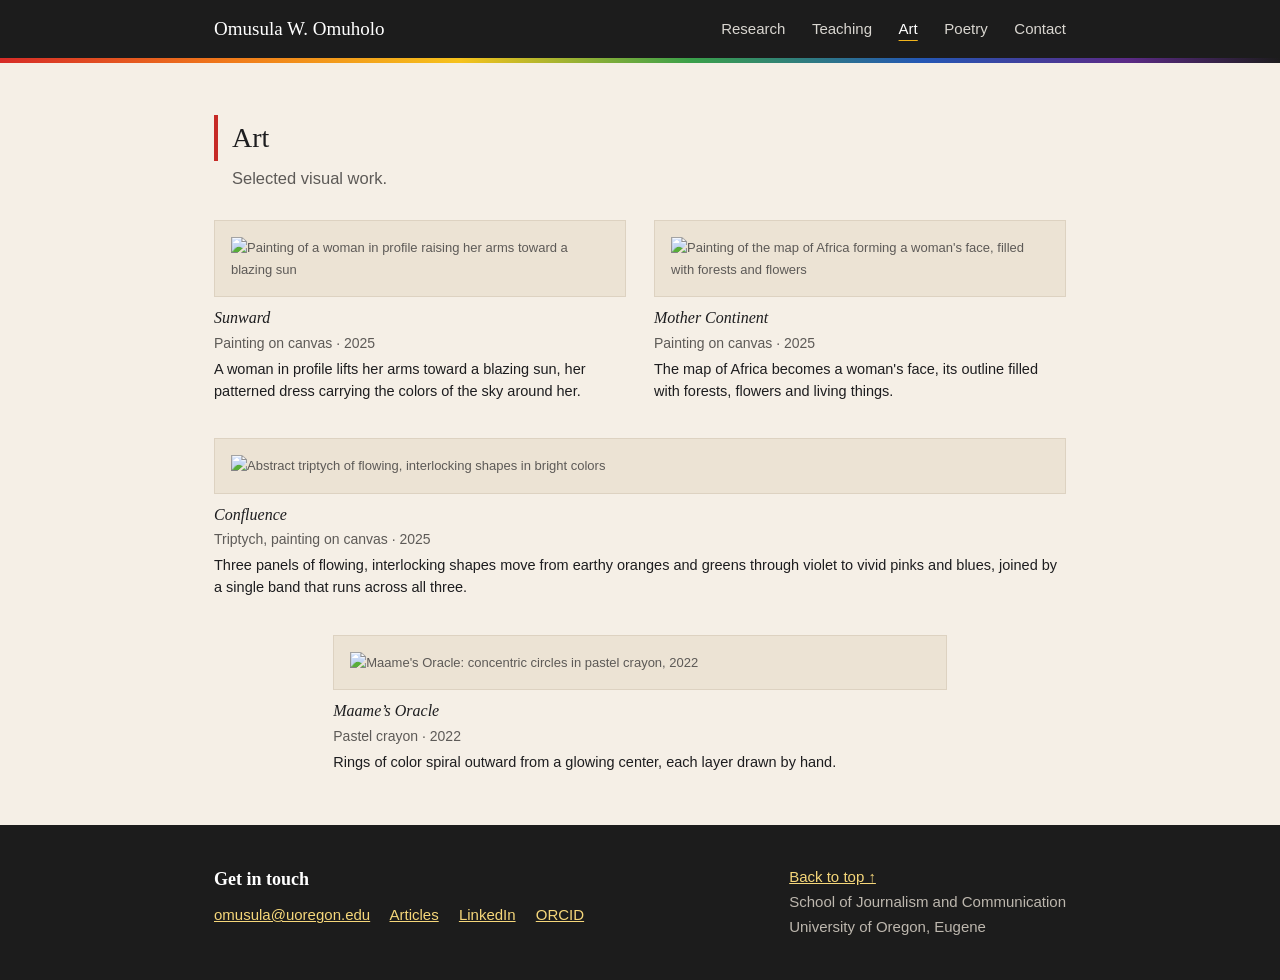
==== art.html @ 09ad0b80 "Add files via upload" ====
<!DOCTYPE html>
<html lang="en">
<head>
<meta charset="utf-8">
<meta name="viewport" content="width=device-width, initial-scale=1">
<title>Art | Omusula W. Omuholo</title>
<meta name="description" content="Omusula W. Omuholo: communication scholar, visual artist and poet. Research on intercultural communication, language localization and African media.">
<link rel="stylesheet" href="style.css">
</head>
<body>

<nav>
  <div class="wrap">
    <a href="index.html" class="logo">Omusula W. Omuholo</a>
    <div class="links">
      <a href="index.html#research">Research</a>
      <a href="index.html#teaching">Teaching</a>
      <a href="art.html" aria-current="page">Art</a>
      <a href="poetry.html">Poetry</a>
      <a href="#contact">Contact</a>
    </div>
  </div>
</nav>

<main class="page">
<section id="art" class="first">
  <div class="wrap">
    <h2>Art</h2>
    <p class="sub">Selected visual work.</p>
    <div class="gallery">
      <figure class="art"><div class="frame"><img src="images/art-sun.jpg" alt="Painting of a woman in profile raising her arms toward a blazing sun"></div>
        <figcaption><b>Sunward</b>Painting on canvas &middot; 2025<span>A woman in profile lifts her arms toward a blazing sun, her patterned dress carrying the colors of the sky around her.</span></figcaption></figure>
      <figure class="art"><div class="frame"><img src="images/art-africa.jpg" alt="Painting of the map of Africa forming a woman's face, filled with forests and flowers"></div>
        <figcaption><b>Mother Continent</b>Painting on canvas &middot; 2025<span>The map of Africa becomes a woman's face, its outline filled with forests, flowers and living things.</span></figcaption></figure>
      <figure class="art wide"><div class="frame"><img src="images/art-triptych.jpg" alt="Abstract triptych of flowing, interlocking shapes in bright colors"></div>
        <figcaption><b>Confluence</b>Triptych, painting on canvas &middot; 2025<span>Three panels of flowing, interlocking shapes move from earthy oranges and greens through violet to vivid pinks and blues, joined by a single band that runs across all three.</span></figcaption></figure>
      <figure class="art mid"><div class="frame"><img src="images/maames-oracle.jpg" alt="Maame's Oracle: concentric circles in pastel crayon, 2022"></div>
        <figcaption><b>Maame&rsquo;s Oracle</b>Pastel crayon &middot; 2022<span>Rings of color spiral outward from a glowing center, each layer drawn by hand.</span></figcaption></figure>
    </div>
    
    <!-- TO ADD A NEW ARTWORK: copy one <figure> block above, paste it inside the gallery,
         change the image file name (upload the image into the images folder first),
         and update the title, medium, year and description.
         Add class="art wide" for very wide works such as triptychs. -->
  </div>
</section>

</main>

<footer id="contact">
  <div class="wrap">
    <div>
      <h3>Get in touch</h3>
      <div class="contact">
        <a href="mailto:omusula@uoregon.edu">omusula@uoregon.edu</a>
        <a href="https://theculturetrail.blogspot.com/" target="_blank">Articles</a>
        <a href="https://www.linkedin.com/in/omusula-w-omuholo/" target="_blank">LinkedIn</a>
        <a href="https://orcid.org/0009-0008-7268-3388" target="_blank">ORCID</a>
        <!-- Add more links here, e.g. <a href="YOUR GOOGLE SCHOLAR PROFILE LINK" target="_blank">Google Scholar</a> -->
      </div>
    </div>
    <div><a href="#top">Back to top &uarr;</a><br>School of Journalism and Communication<br>University of Oregon, Eugene</div>
  </div>
</footer>

</body>
</html>
---- style.css ----
:root{--ink:#1d1d1f;--muted:#5d5a57;--accent:#c62a26;--accent-dark:#1c1c1c;--tint:#ece3d4;--line:#ddd2c1;--gold:#f2b51c;--blue:#2457b5;--rainbow:linear-gradient(90deg,#d62b27 0%,#f07a1a 18%,#f6c21c 36%,#3aa04a 54%,#2457b5 72%,#5b2a86 88%,#1c1c1c 100%)}
  *{box-sizing:border-box}
  html{scroll-behavior:smooth}
  body{margin:0;background:#fff;color:var(--ink);font:16.5px/1.65 -apple-system,BlinkMacSystemFont,"Segoe UI",Helvetica,Arial,sans-serif}
  h1,h2,h3,.logo{font-family:Georgia,"Times New Roman",serif}
  a{color:var(--accent)}
  img{max-width:100%;display:block}
  .wrap{max-width:900px;margin:0 auto;padding:0 24px}

  nav{background:var(--accent-dark);color:#fff}
  nav .wrap{display:flex;justify-content:space-between;align-items:center;flex-wrap:wrap;gap:8px;min-height:58px}
  .logo{color:#fff;text-decoration:none;font-size:19px}
  .links a{color:#d3dcec;text-decoration:none;margin-left:22px;font-size:15px}
  .links a:hover{color:#fff;text-decoration:underline}

  .hero-band{background:var(--tint);border-bottom:1px solid var(--line)}
  .hero{padding-top:56px;padding-bottom:48px;display:grid;grid-template-columns:1fr 200px;gap:48px;align-items:center}
  @media (max-width:680px){.hero{grid-template-columns:1fr}.links a{margin:0 16px 0 0}}
  .kicker{font-size:13px;letter-spacing:.08em;text-transform:uppercase;color:var(--accent);font-weight:600}
  h1{font-size:44px;font-weight:normal;line-height:1.1;margin:10px 0 6px}
  .roles{font-family:Georgia,serif;font-style:italic;color:var(--muted);font-size:19px;margin:0 0 16px}
  .lead{margin:0}
  .btns{margin-top:22px;display:flex;flex-wrap:wrap;gap:10px}
  .btns a{padding:10px 18px;border:1px solid var(--accent);text-decoration:none;font-weight:600;font-size:15px}
  .btns a:first-child{background:var(--accent);color:#fff}
  .quick{margin-top:18px;font-size:14.5px;color:var(--muted)}
  .quick a{margin-right:14px}
  .portrait{width:200px;height:240px;background:#fff;border:1px solid var(--line);display:flex;align-items:center;justify-content:center;text-align:center;font-size:13px;color:var(--muted)}
  .portrait img{width:100%;height:100%;object-fit:cover}

  section{padding:52px 0;border-top:1px solid var(--line)}
  section:first-of-type{border-top:0}
  h2{font-size:28px;font-weight:normal;margin:0 0 4px;padding-left:14px;border-left:4px solid var(--accent)}
  .sub{color:var(--muted);margin:0 0 28px;padding-left:18px}
  h3{font-size:18px;margin:32px 0 10px}

  .feature{background:var(--tint);border-left:4px solid var(--accent);padding:22px 24px;margin-bottom:24px}
  .feature h3{margin:4px 0 8px;font-size:20px}
  .feature p{margin:0;color:var(--muted);font-size:15px}
  .grid3{display:grid;grid-template-columns:repeat(3,1fr);gap:18px}
  .grid2{display:grid;grid-template-columns:1fr 1fr;gap:18px}
  @media (max-width:680px){.grid3,.grid2{grid-template-columns:1fr}}
  #about .grid2{gap:32px}
  .card{border:1px solid var(--line);border-top:3px solid var(--accent);padding:20px}
  .card h3{margin:0 0 6px;font-size:17px}
  .card p{margin:0;color:var(--muted);font-size:15px}
  .tag{display:block;font-size:12.5px;letter-spacing:.06em;text-transform:uppercase;color:var(--accent);font-weight:600}

  ul.list{list-style:none;padding:0;margin:0}
  ul.list li{padding:14px 0;border-bottom:1px solid var(--line);display:grid;grid-template-columns:110px 1fr;gap:18px}
  ul.list li:last-child{border-bottom:0}
  @media (max-width:680px){ul.list li{grid-template-columns:1fr;gap:2px}}
  .when{color:var(--accent);font-weight:600;font-size:14px}
  .meta{color:var(--muted);font-size:14.5px}
  .award{color:var(--accent);font-weight:600}

  .courses{columns:2;column-gap:32px;margin-top:6px}
  @media (max-width:680px){.courses{columns:1}}
  .chip{display:block;padding:5px 0;border-bottom:1px dotted var(--line);break-inside:avoid}

  .gallery{display:grid;grid-template-columns:repeat(3,1fr);gap:20px}
  @media (max-width:680px){.gallery{grid-template-columns:1fr 1fr}}
  .art{margin:0}
  .art .frame{aspect-ratio:4/5;background:var(--tint);border:1px solid var(--line);display:flex;align-items:center;justify-content:center;font-size:13px;color:var(--muted)}
  .art img{width:100%;height:100%;object-fit:cover}
  .art figcaption{font-size:14px;color:var(--muted);padding-top:8px}
  .art figcaption b{display:block;color:var(--ink);font-family:Georgia,serif;font-weight:normal;font-style:italic;font-size:16px}

  .poem{border-left:3px solid var(--accent);padding:4px 0 4px 22px}
  .poem h3{margin:0 0 10px;font-style:italic;font-weight:normal}
  .poem pre{font-family:Georgia,serif;font-size:17px;line-height:1.7;white-space:pre-wrap;margin:0}

  .placeholder{font-size:14px;color:#8a6d1d;background:#fbf6e6;border:1px dashed #e3d3a1;padding:8px 12px;margin-top:18px}

  .bridge{background:var(--accent-dark);color:#e3e8f1;padding:40px}
  .bridge h2{color:#fff;border-left-color:#9fb4d8}
  .bridge p{margin:12px 0 0;padding-left:18px;font-size:17px}

  footer{background:var(--tint);border-top:1px solid var(--line);padding:40px 0;font-size:15px;color:var(--muted)}
  footer .wrap{display:flex;justify-content:space-between;flex-wrap:wrap;gap:20px}
  footer h3{margin:0 0 8px;color:var(--ink)}
  .contact a{margin-right:16px}

  /* Nandiri palette overrides */
  nav{background:var(--accent-dark);border-bottom:5px solid transparent;border-image:var(--rainbow) 1}
  .links a{color:#d9d6d0}
  .hero-band{background:var(--accent-dark);color:#eeeae4;border-bottom:0}
  .hero-band h1,.hero-band .logo{color:#fff}
  .hero-band .kicker{color:var(--gold)}
  .hero-band .roles{color:#c9c4bc}
  .hero-band .quick{color:#bdb7ae}
  .hero-band .quick a{color:#fff}
  .hero-band .btns a{border-color:var(--gold);color:var(--gold)}
  .hero-band .btns a:first-child{background:var(--gold);color:#1c1c1c}
  .hero-band .portrait{background:#2a2a2a;border-color:#3a3a3a;color:#a9a39a}
  .grid3 .card:nth-child(1){border-top-color:#d62b27}
  .grid3 .card:nth-child(2){border-top-color:var(--gold)}
  .grid3 .card:nth-child(3){border-top-color:var(--blue)}
  .feature{background:var(--tint);border-left-color:var(--gold)}
  .feature .tag{color:#9a6d00}
  #poetry{background:var(--accent-dark);color:#e9e5df;border-top:0}
  #poetry h2{color:#fff;border-left-color:var(--gold)}
  #poetry .sub,#poetry .when{color:#c9c4bc}
  #poetry h3{color:#fff}
  #poetry a{color:#f6d77a}
  #poetry ul.list li{border-bottom-color:#333}
  #poetry .what em{font-family:Georgia,serif;font-size:17px}
  #poetry .placeholder{background:#2a2a2a;border-color:#4a4a4a;color:#e8c96b}
  .bridge{background:var(--tint);color:var(--ink);border-top:5px solid transparent;border-image:var(--rainbow) 1}
  .bridge h2{color:var(--ink);border-left-color:var(--accent)}
  footer{background:var(--accent-dark);color:#bdb7ae;border-top:0}
  footer h3{color:#fff}
  footer a{color:#f6d77a}
  /* fading beige */
  body{background:#f5efe6}
  .card{background:#fbf8f2}
  .art .frame{background:#ece3d4}
  .placeholder{background:#fbf3dc}

  /* poetry: the artist's own crayon artwork, blended into the background */
  :root{--crayon:url("images/maames-oracle.jpg")}
  #poetry{position:relative;padding:0;overflow:hidden;border-top:0;
    background:linear-gradient(rgba(20,18,16,.55),rgba(20,18,16,.55)),var(--crayon) center/cover no-repeat,#1c1c1c}
  #poetry::before{content:"";position:absolute;inset:0;pointer-events:none;
    background:radial-gradient(ellipse at center,rgba(28,28,28,.0) 30%,rgba(28,28,28,.55) 100%)}
  #poetry .wrap{position:relative;background:rgba(28,28,28,.9);padding:72px 44px;box-shadow:0 0 60px 30px rgba(28,28,28,.6)}
  @media (max-width:680px){#poetry{padding:0 14px}#poetry .wrap{padding:44px 22px}}
  .art .frame.crayon{background:var(--crayon) center/cover no-repeat}

  /* gallery: whole artworks, natural proportions */
  .gallery{grid-template-columns:1fr 1fr;gap:36px 28px;align-items:end}
  @media (max-width:680px){.gallery{grid-template-columns:1fr}}
  .art .frame{aspect-ratio:auto;background:#ece3d4;border:1px solid var(--line);padding:16px;display:block}
  .art .frame img{width:100%;height:auto;object-fit:initial;box-shadow:none}
  .art .frame.crayon{aspect-ratio:968/572;background:var(--crayon) center/cover no-repeat;background-clip:content-box;background-origin:content-box;background-color:transparent;box-shadow:inset 0 0 0 16px #ece3d4}
  .art.wide{grid-column:1/-1}
  .art.mid{grid-column:1/-1;width:72%;justify-self:center}
  @media (max-width:680px){.art.mid{width:100%}}
  .art figcaption span{display:block;margin-top:4px;color:var(--ink);font-size:14.5px;line-height:1.5}

  /* hero photo larger */
  .hero{grid-template-columns:1fr 290px}
  .portrait{width:290px;height:348px}
  @media (max-width:680px){.hero{grid-template-columns:1fr}.portrait{width:240px;height:288px}}
  /* poetry intro photo + featured poem */
  .poet-intro{display:grid;grid-template-columns:200px 1fr;gap:32px;align-items:center;margin-bottom:40px}
  @media (max-width:680px){.poet-intro{grid-template-columns:1fr}.poet-photo{max-width:220px}}
  .poet-photo{width:100%;border:3px solid #f2b51c;}
  #poetry .poet-intro .sub{margin-bottom:10px}
  #poetry .tagline{padding-left:18px;margin:0;color:#f6d77a;font-size:14px;letter-spacing:.03em}
  #poetry .poem.featured{border-left:3px solid #f2b51c;padding:6px 0 6px 26px;margin-bottom:44px}
  #poetry .poem.featured .tag{color:#f2b51c;margin-bottom:6px}
  #poetry .poem.featured h3{font-size:26px;margin:0 0 18px;color:#fff}
  #poetry .poem.featured pre{color:#ece7df;font-size:17.5px;line-height:1.85}

/* multi-page additions */
.links a[aria-current="page"]{color:#fff;text-decoration:underline;text-underline-offset:6px;text-decoration-color:#f2b51c}
section.first{border-top:0}
.teasers{gap:28px}
.teaser{display:block;text-decoration:none;color:var(--ink);background:#fbf8f2;border:1px solid var(--line);padding:18px;transition:transform .15s,box-shadow .15s}
.teaser:hover{transform:translateY(-3px);box-shadow:0 8px 24px rgba(0,0,0,.08)}
.teaser h3{margin:16px 0 4px}
.teaser p{margin:0;color:var(--muted);font-size:15px}
.teaser .more{display:inline-block;margin-top:10px;color:var(--accent);font-weight:600;font-size:15px}
.teaser-imgs{display:grid;grid-template-columns:1fr 1fr 1fr;gap:8px;height:200px}
.teaser-imgs img{width:100%;height:100%;object-fit:cover}
.poetry-teaser .excerpt{height:200px;background:linear-gradient(rgba(20,18,16,.72),rgba(20,18,16,.72)),var(--crayon) center/cover;color:#ece7df;padding:22px;display:flex;flex-direction:column;justify-content:center}
.poetry-teaser .excerpt .tag{color:#f2b51c}
.poetry-teaser .excerpt pre{font-family:Georgia,serif;font-size:15.5px;line-height:1.7;white-space:pre-wrap;margin:8px 0 0}

.statement{border-left:3px solid var(--gold);background:#fbf8f2;padding:18px 22px;margin:0 0 36px}
.statement p{margin:6px 0 0;font-family:Georgia,serif;font-size:17px;line-height:1.7}
.contact a{margin-right:16px}

.statement-text p{margin:0 0 14px}
.statement-text h4{font-family:Georgia,serif;font-size:17px;margin:26px 0 8px}
.statement-text ul{margin:0 0 14px;padding-left:20px}
.statement-text li{margin-bottom:8px}
details summary{cursor:pointer;color:var(--accent);font-weight:600;margin:4px 0 18px;list-style-position:outside}
details[open] summary{margin-bottom:22px}

.blog-cta{margin:36px 0 0}
.btn-blog{display:inline-block;padding:12px 20px;background:#f2b51c;color:#1c1c1c !important;text-decoration:none;font-weight:600;font-size:15px}
.btn-blog:hover{background:#ffc93a}
.bridge p{font-family:Georgia,serif;font-style:italic;font-size:21px;line-height:1.6}

.bridge{text-align:center;padding:48px 40px}
.bridge p{padding-left:0;margin:0 auto;max-width:720px}

/* circular photo frames */
.portrait{width:300px;height:300px;border-radius:50%;overflow:hidden;border:4px solid #f2b51c}
.portrait img{object-position:50% 22%}
@media (max-width:680px){.portrait{width:240px;height:240px}}
.hero{grid-template-columns:1fr 300px}
@media (max-width:680px){.hero{grid-template-columns:1fr}}
.poet-photo{width:100%;height:auto;border-radius:0;object-fit:initial}
.hero-band .portrait{border:4px solid #f2b51c}

.writing-intro{margin:-2px 0 6px}
.blog-more{margin:14px 0 0;font-weight:600}

.video{margin:6px 0 26px}
.video video{width:100%;display:block;background:#000;border:1px solid #333}
.video figcaption{color:#c9c4bc;font-size:14.5px;padding-top:8px}
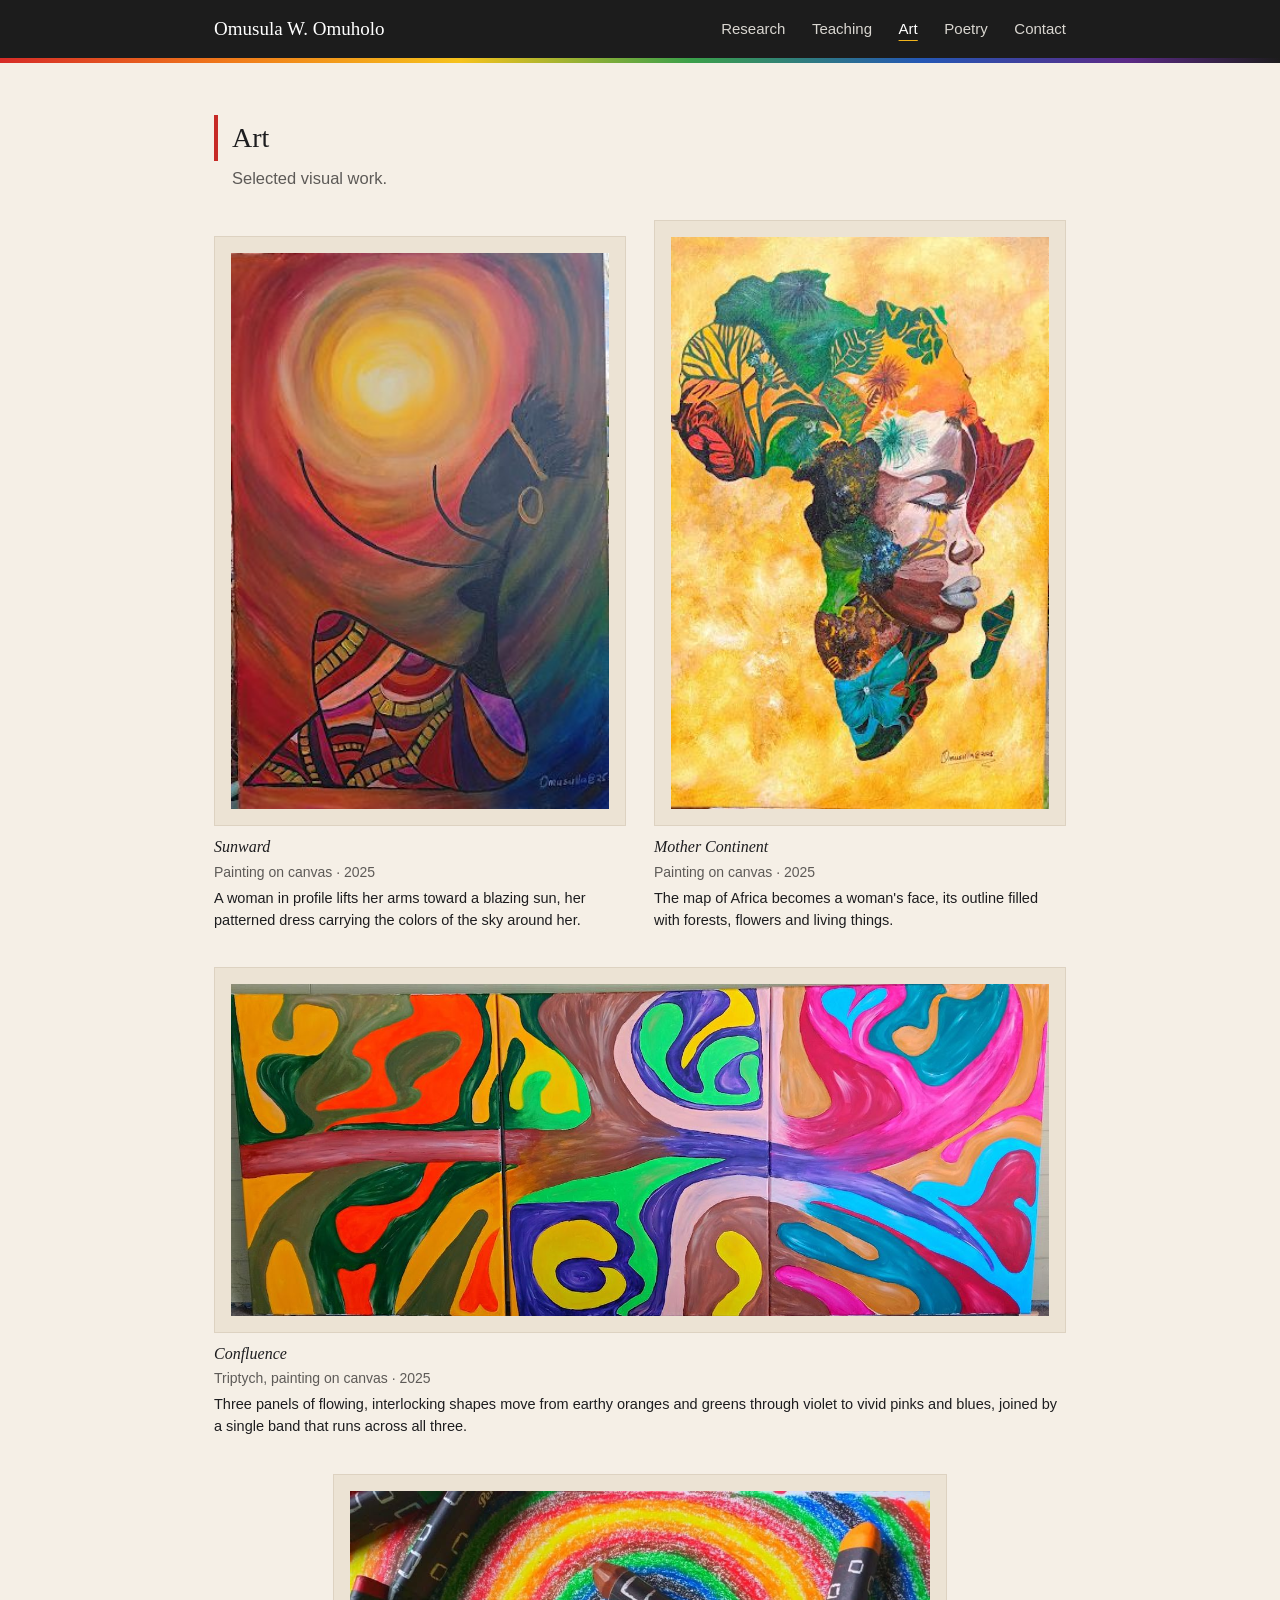
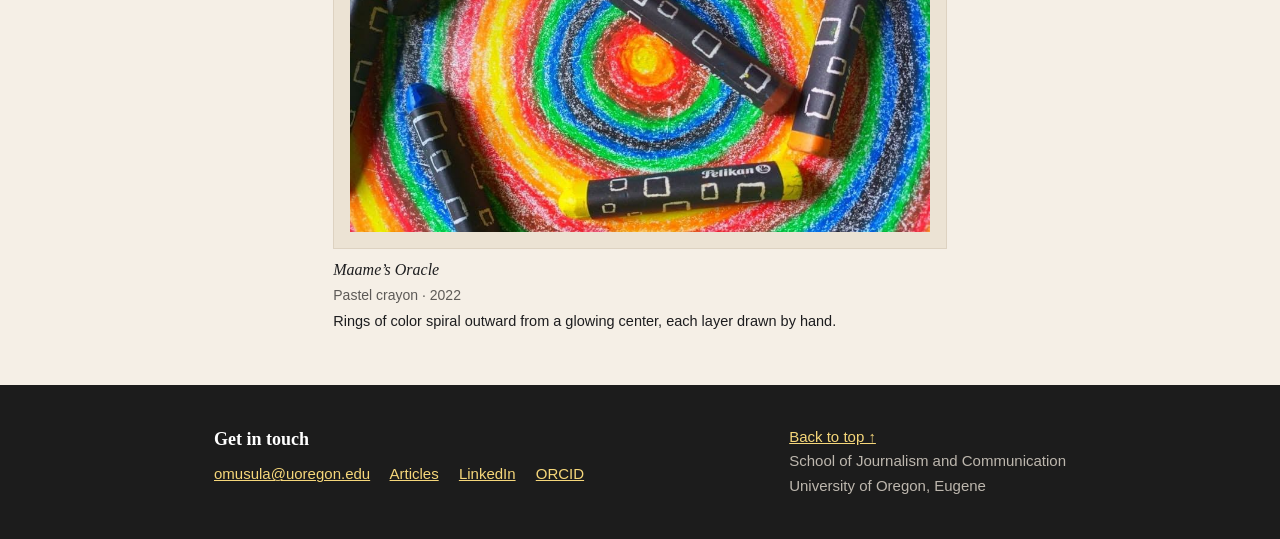
==== commit ac7d63b1: "Update art.html" ====
--- a/art.html
+++ b/art.html
@@ -28,13 +28,13 @@
     <h2>Art</h2>
     <p class="sub">Selected visual work.</p>
     <div class="gallery">
-      <figure class="art"><div class="frame"><img src="images/art-sun.jpg" alt="Painting of a woman in profile raising her arms toward a blazing sun"></div>
+      <figure class="art"><div class="frame"><img src="art-sun.jpg" alt="Painting of a woman in profile raising her arms toward a blazing sun"></div>
         <figcaption><b>Sunward</b>Painting on canvas &middot; 2025<span>A woman in profile lifts her arms toward a blazing sun, her patterned dress carrying the colors of the sky around her.</span></figcaption></figure>
-      <figure class="art"><div class="frame"><img src="images/art-africa.jpg" alt="Painting of the map of Africa forming a woman's face, filled with forests and flowers"></div>
+      <figure class="art"><div class="frame"><img src="art-africa.jpg" alt="Painting of the map of Africa forming a woman's face, filled with forests and flowers"></div>
         <figcaption><b>Mother Continent</b>Painting on canvas &middot; 2025<span>The map of Africa becomes a woman's face, its outline filled with forests, flowers and living things.</span></figcaption></figure>
-      <figure class="art wide"><div class="frame"><img src="images/art-triptych.jpg" alt="Abstract triptych of flowing, interlocking shapes in bright colors"></div>
+      <figure class="art wide"><div class="frame"><img src="art-triptych.jpg" alt="Abstract triptych of flowing, interlocking shapes in bright colors"></div>
         <figcaption><b>Confluence</b>Triptych, painting on canvas &middot; 2025<span>Three panels of flowing, interlocking shapes move from earthy oranges and greens through violet to vivid pinks and blues, joined by a single band that runs across all three.</span></figcaption></figure>
-      <figure class="art mid"><div class="frame"><img src="images/maames-oracle.jpg" alt="Maame's Oracle: concentric circles in pastel crayon, 2022"></div>
+      <figure class="art mid"><div class="frame"><img src="maames-oracle.jpg" alt="Maame's Oracle: concentric circles in pastel crayon, 2022"></div>
         <figcaption><b>Maame&rsquo;s Oracle</b>Pastel crayon &middot; 2022<span>Rings of color spiral outward from a glowing center, each layer drawn by hand.</span></figcaption></figure>
     </div>
     
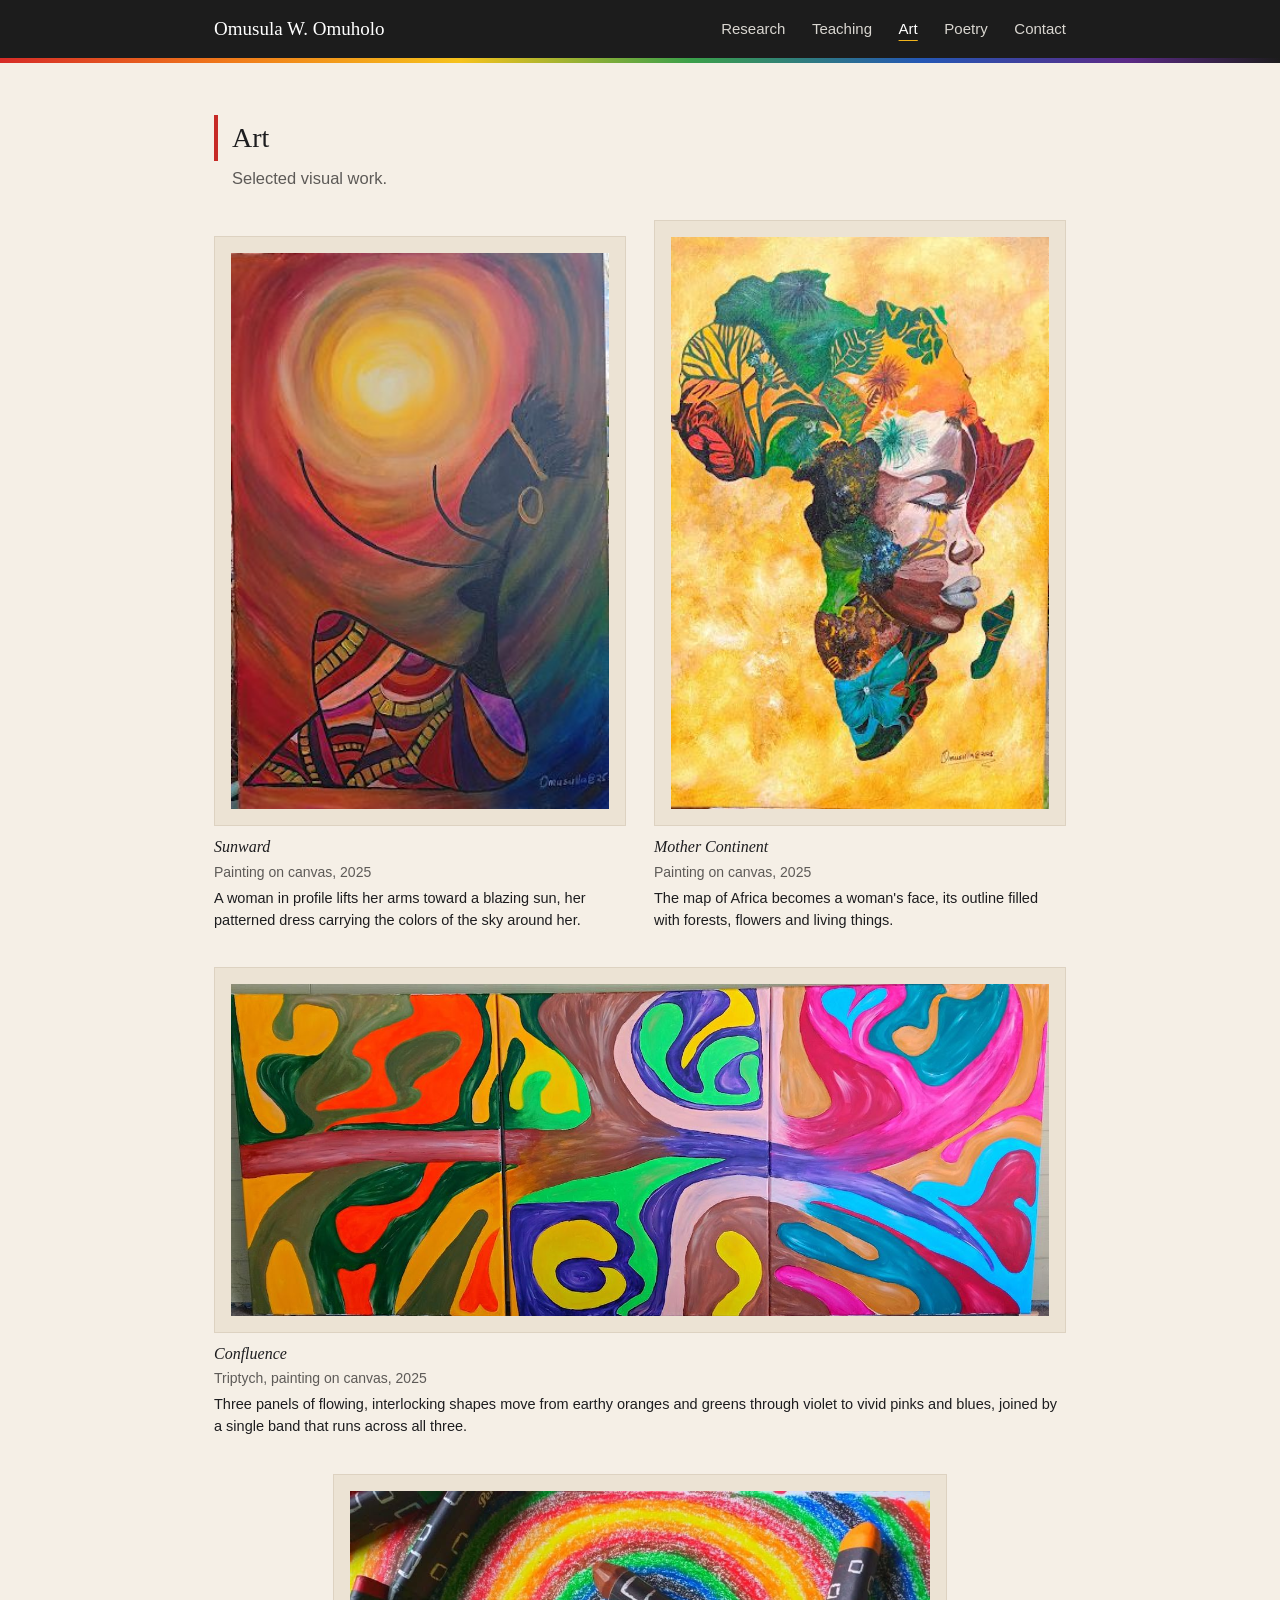
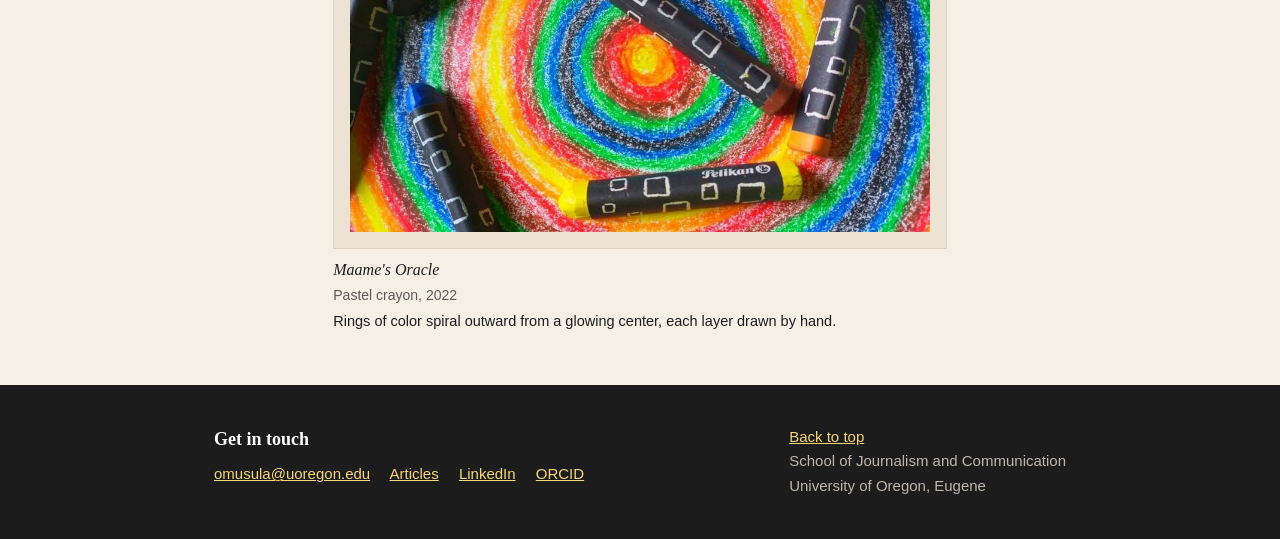
==== commit 0ec92591: "Update art.html" ====
--- a/art.html
+++ b/art.html
@@ -29,19 +29,15 @@
     <p class="sub">Selected visual work.</p>
     <div class="gallery">
       <figure class="art"><div class="frame"><img src="art-sun.jpg" alt="Painting of a woman in profile raising her arms toward a blazing sun"></div>
-        <figcaption><b>Sunward</b>Painting on canvas &middot; 2025<span>A woman in profile lifts her arms toward a blazing sun, her patterned dress carrying the colors of the sky around her.</span></figcaption></figure>
+        <figcaption><b>Sunward</b>Painting on canvas, 2025<span>A woman in profile lifts her arms toward a blazing sun, her patterned dress carrying the colors of the sky around her.</span></figcaption></figure>
       <figure class="art"><div class="frame"><img src="art-africa.jpg" alt="Painting of the map of Africa forming a woman's face, filled with forests and flowers"></div>
-        <figcaption><b>Mother Continent</b>Painting on canvas &middot; 2025<span>The map of Africa becomes a woman's face, its outline filled with forests, flowers and living things.</span></figcaption></figure>
+        <figcaption><b>Mother Continent</b>Painting on canvas, 2025<span>The map of Africa becomes a woman's face, its outline filled with forests, flowers and living things.</span></figcaption></figure>
       <figure class="art wide"><div class="frame"><img src="art-triptych.jpg" alt="Abstract triptych of flowing, interlocking shapes in bright colors"></div>
-        <figcaption><b>Confluence</b>Triptych, painting on canvas &middot; 2025<span>Three panels of flowing, interlocking shapes move from earthy oranges and greens through violet to vivid pinks and blues, joined by a single band that runs across all three.</span></figcaption></figure>
+        <figcaption><b>Confluence</b>Triptych, painting on canvas, 2025<span>Three panels of flowing, interlocking shapes move from earthy oranges and greens through violet to vivid pinks and blues, joined by a single band that runs across all three.</span></figcaption></figure>
       <figure class="art mid"><div class="frame"><img src="maames-oracle.jpg" alt="Maame's Oracle: concentric circles in pastel crayon, 2022"></div>
-        <figcaption><b>Maame&rsquo;s Oracle</b>Pastel crayon &middot; 2022<span>Rings of color spiral outward from a glowing center, each layer drawn by hand.</span></figcaption></figure>
+        <figcaption><b>Maame's Oracle</b>Pastel crayon, 2022<span>Rings of color spiral outward from a glowing center, each layer drawn by hand.</span></figcaption></figure>
     </div>
     
-    <!-- TO ADD A NEW ARTWORK: copy one <figure> block above, paste it inside the gallery,
-         change the image file name (upload the image into the images folder first),
-         and update the title, medium, year and description.
-         Add class="art wide" for very wide works such as triptychs. -->
   </div>
 </section>
 
@@ -56,10 +52,9 @@
         <a href="https://theculturetrail.blogspot.com/" target="_blank">Articles</a>
         <a href="https://www.linkedin.com/in/omusula-w-omuholo/" target="_blank">LinkedIn</a>
         <a href="https://orcid.org/0009-0008-7268-3388" target="_blank">ORCID</a>
-        <!-- Add more links here, e.g. <a href="YOUR GOOGLE SCHOLAR PROFILE LINK" target="_blank">Google Scholar</a> -->
       </div>
     </div>
-    <div><a href="#top">Back to top &uarr;</a><br>School of Journalism and Communication<br>University of Oregon, Eugene</div>
+    <div><a href="#top">Back to top</a><br>School of Journalism and Communication<br>University of Oregon, Eugene</div>
   </div>
 </footer>
 
--- a/style.css
+++ b/style.css
@@ -118,7 +118,7 @@
   .placeholder{background:#fbf3dc}
 
   /* poetry: the artist's own crayon artwork, blended into the background */
-  :root{--crayon:url("images/maames-oracle.jpg")}
+  :root{--crayon:url("maames-oracle.jpg")}
   #poetry{position:relative;padding:0;overflow:hidden;border-top:0;
     background:linear-gradient(rgba(20,18,16,.55),rgba(20,18,16,.55)),var(--crayon) center/cover no-repeat,#1c1c1c}
   #poetry::before{content:"";position:absolute;inset:0;pointer-events:none;
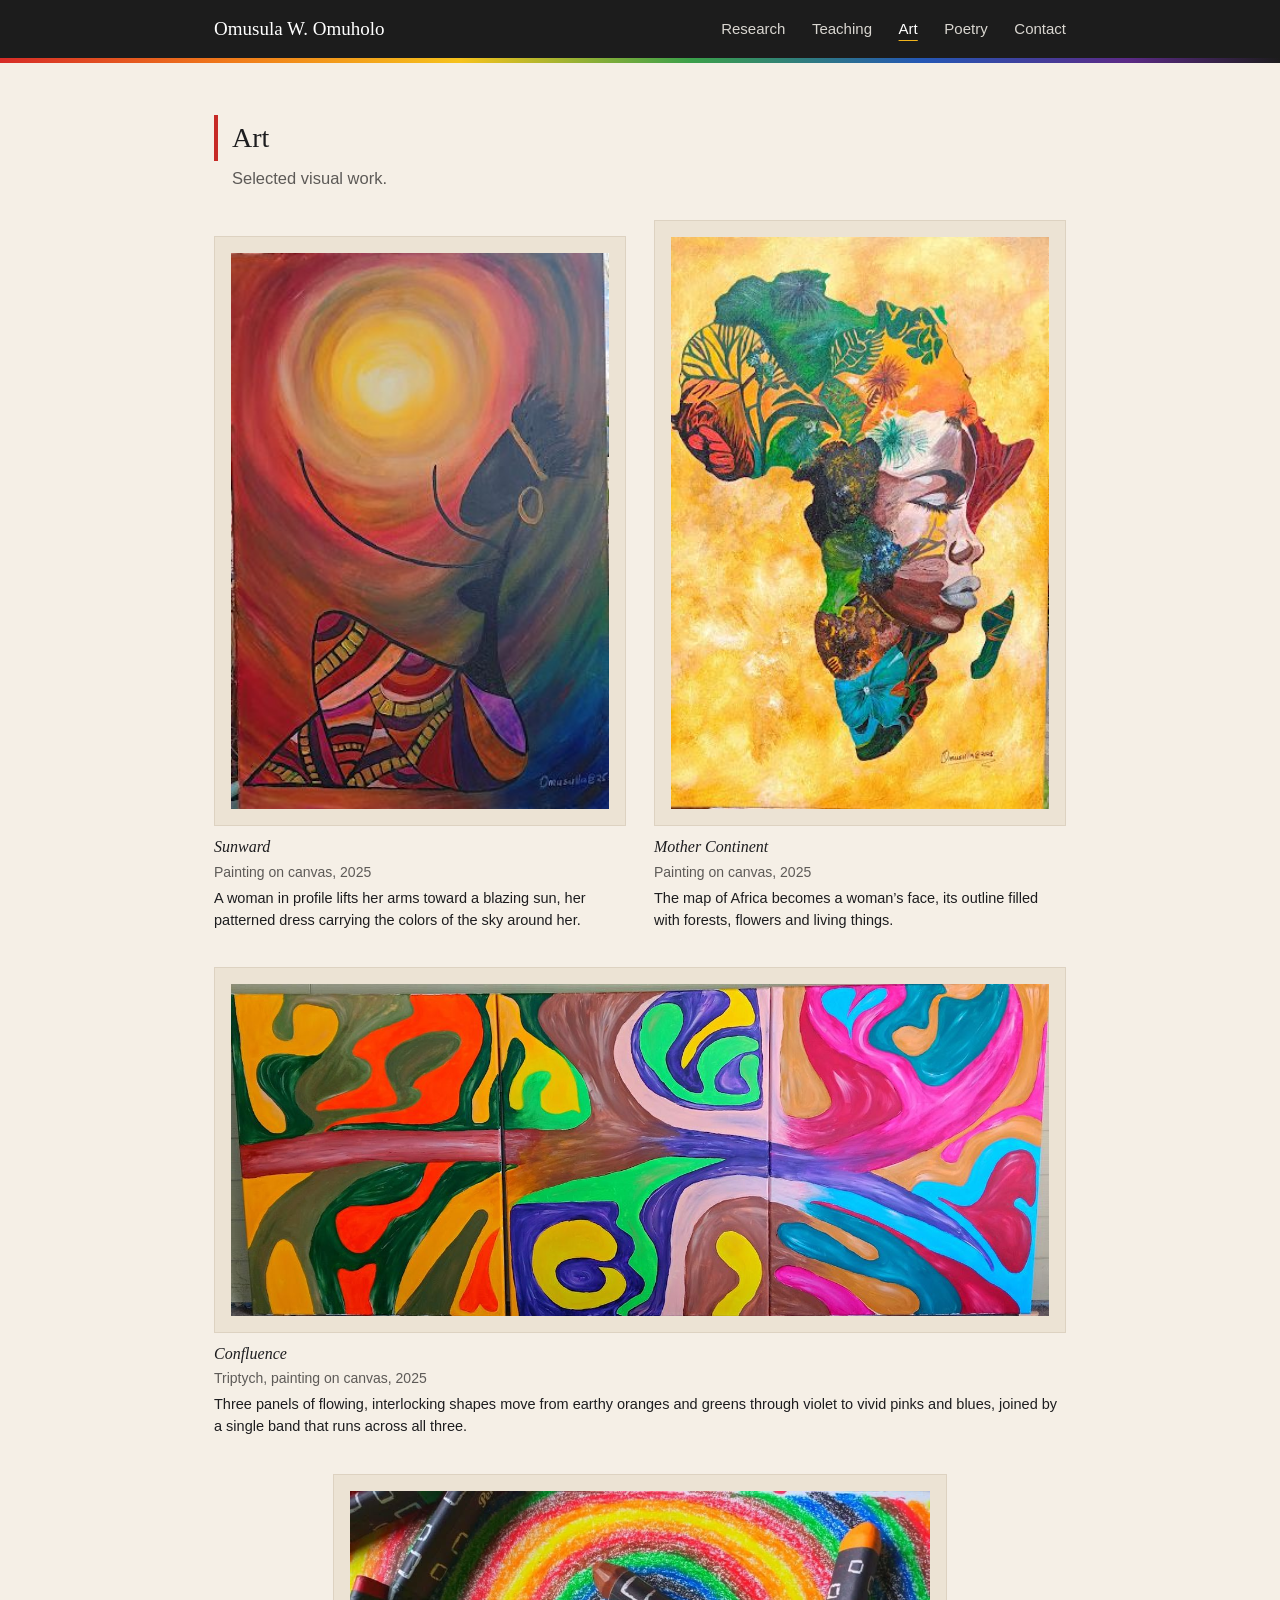
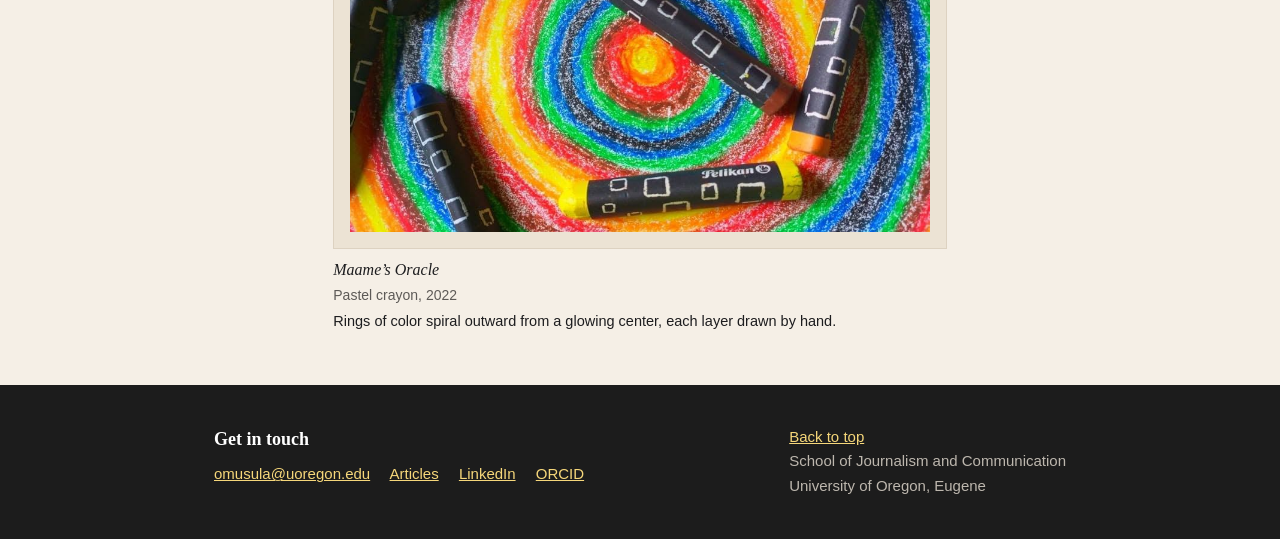
==== commit c117b1e2: "Update art.html" ====
--- a/art.html
+++ b/art.html
@@ -31,11 +31,11 @@
       <figure class="art"><div class="frame"><img src="art-sun.jpg" alt="Painting of a woman in profile raising her arms toward a blazing sun"></div>
         <figcaption><b>Sunward</b>Painting on canvas, 2025<span>A woman in profile lifts her arms toward a blazing sun, her patterned dress carrying the colors of the sky around her.</span></figcaption></figure>
       <figure class="art"><div class="frame"><img src="art-africa.jpg" alt="Painting of the map of Africa forming a woman's face, filled with forests and flowers"></div>
-        <figcaption><b>Mother Continent</b>Painting on canvas, 2025<span>The map of Africa becomes a woman's face, its outline filled with forests, flowers and living things.</span></figcaption></figure>
+        <figcaption><b>Mother Continent</b>Painting on canvas, 2025<span>The map of Africa becomes a woman’s face, its outline filled with forests, flowers and living things.</span></figcaption></figure>
       <figure class="art wide"><div class="frame"><img src="art-triptych.jpg" alt="Abstract triptych of flowing, interlocking shapes in bright colors"></div>
         <figcaption><b>Confluence</b>Triptych, painting on canvas, 2025<span>Three panels of flowing, interlocking shapes move from earthy oranges and greens through violet to vivid pinks and blues, joined by a single band that runs across all three.</span></figcaption></figure>
       <figure class="art mid"><div class="frame"><img src="maames-oracle.jpg" alt="Maame's Oracle: concentric circles in pastel crayon, 2022"></div>
-        <figcaption><b>Maame's Oracle</b>Pastel crayon, 2022<span>Rings of color spiral outward from a glowing center, each layer drawn by hand.</span></figcaption></figure>
+        <figcaption><b>Maame’s Oracle</b>Pastel crayon, 2022<span>Rings of color spiral outward from a glowing center, each layer drawn by hand.</span></figcaption></figure>
     </div>
     
   </div>
--- a/style.css
+++ b/style.css
@@ -81,8 +81,7 @@
   footer h3{margin:0 0 8px;color:var(--ink)}
   .contact a{margin-right:16px}
 
-  /* Nandiri palette overrides */
-  nav{background:var(--accent-dark);border-bottom:5px solid transparent;border-image:var(--rainbow) 1}
+    nav{background:var(--accent-dark);border-bottom:5px solid transparent;border-image:var(--rainbow) 1}
   .links a{color:#d9d6d0}
   .hero-band{background:var(--accent-dark);color:#eeeae4;border-bottom:0}
   .hero-band h1,.hero-band .logo{color:#fff}
@@ -111,14 +110,12 @@
   footer{background:var(--accent-dark);color:#bdb7ae;border-top:0}
   footer h3{color:#fff}
   footer a{color:#f6d77a}
-  /* fading beige */
-  body{background:#f5efe6}
+    body{background:#f5efe6}
   .card{background:#fbf8f2}
   .art .frame{background:#ece3d4}
   .placeholder{background:#fbf3dc}
 
-  /* poetry: the artist's own crayon artwork, blended into the background */
-  :root{--crayon:url("maames-oracle.jpg")}
+    :root{--crayon:url("maames-oracle.jpg")}
   #poetry{position:relative;padding:0;overflow:hidden;border-top:0;
     background:linear-gradient(rgba(20,18,16,.55),rgba(20,18,16,.55)),var(--crayon) center/cover no-repeat,#1c1c1c}
   #poetry::before{content:"";position:absolute;inset:0;pointer-events:none;
@@ -127,8 +124,7 @@
   @media (max-width:680px){#poetry{padding:0 14px}#poetry .wrap{padding:44px 22px}}
   .art .frame.crayon{background:var(--crayon) center/cover no-repeat}
 
-  /* gallery: whole artworks, natural proportions */
-  .gallery{grid-template-columns:1fr 1fr;gap:36px 28px;align-items:end}
+    .gallery{grid-template-columns:1fr 1fr;gap:36px 28px;align-items:end}
   @media (max-width:680px){.gallery{grid-template-columns:1fr}}
   .art .frame{aspect-ratio:auto;background:#ece3d4;border:1px solid var(--line);padding:16px;display:block}
   .art .frame img{width:100%;height:auto;object-fit:initial;box-shadow:none}
@@ -138,12 +134,10 @@
   @media (max-width:680px){.art.mid{width:100%}}
   .art figcaption span{display:block;margin-top:4px;color:var(--ink);font-size:14.5px;line-height:1.5}
 
-  /* hero photo larger */
-  .hero{grid-template-columns:1fr 290px}
+    .hero{grid-template-columns:1fr 290px}
   .portrait{width:290px;height:348px}
   @media (max-width:680px){.hero{grid-template-columns:1fr}.portrait{width:240px;height:288px}}
-  /* poetry intro photo + featured poem */
-  .poet-intro{display:grid;grid-template-columns:200px 1fr;gap:32px;align-items:center;margin-bottom:40px}
+    .poet-intro{display:grid;grid-template-columns:200px 1fr;gap:32px;align-items:center;margin-bottom:40px}
   @media (max-width:680px){.poet-intro{grid-template-columns:1fr}.poet-photo{max-width:220px}}
   .poet-photo{width:100%;border:3px solid #f2b51c;}
   #poetry .poet-intro .sub{margin-bottom:10px}
@@ -153,7 +147,6 @@
   #poetry .poem.featured h3{font-size:26px;margin:0 0 18px;color:#fff}
   #poetry .poem.featured pre{color:#ece7df;font-size:17.5px;line-height:1.85}
 
-/* multi-page additions */
 .links a[aria-current="page"]{color:#fff;text-decoration:underline;text-underline-offset:6px;text-decoration-color:#f2b51c}
 section.first{border-top:0}
 .teasers{gap:28px}
@@ -187,7 +180,6 @@
 .bridge{text-align:center;padding:48px 40px}
 .bridge p{padding-left:0;margin:0 auto;max-width:720px}
 
-/* circular photo frames */
 .portrait{width:300px;height:300px;border-radius:50%;overflow:hidden;border:4px solid #f2b51c}
 .portrait img{object-position:50% 22%}
 @media (max-width:680px){.portrait{width:240px;height:240px}}
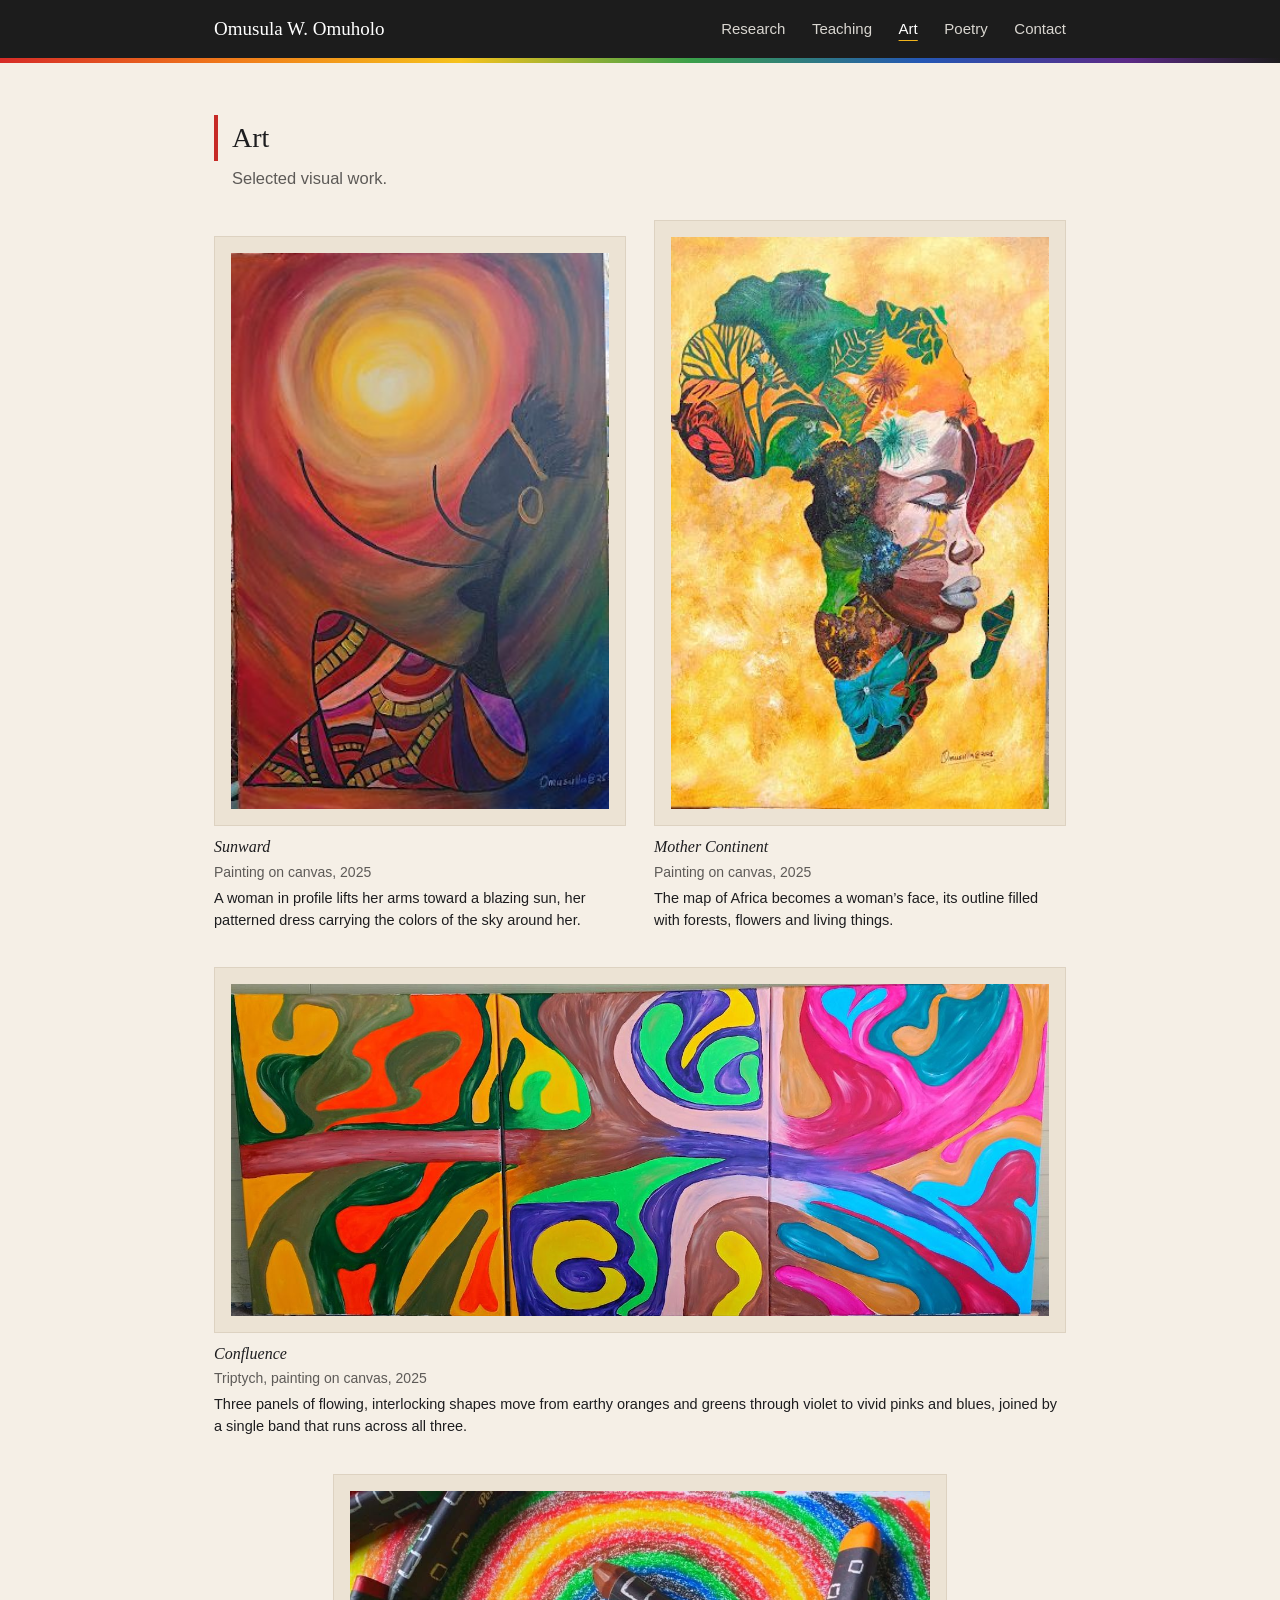
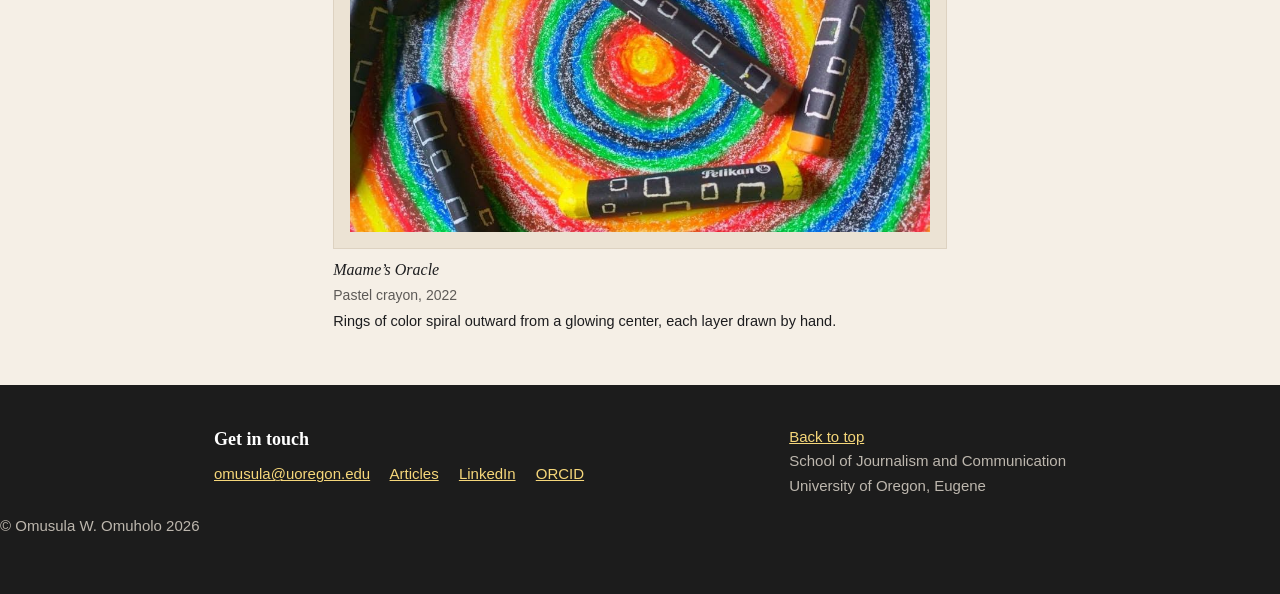
==== commit d4a8ebf9: "Update art.html" ====
--- a/art.html
+++ b/art.html
@@ -56,6 +56,7 @@
     </div>
     <div><a href="#top">Back to top</a><br>School of Journalism and Communication<br>University of Oregon, Eugene</div>
   </div>
+  <p class="copyright">&copy; Omusula W. Omuholo 2026</p>
 </footer>
 
 </body>
--- a/style.css
+++ b/style.css
@@ -1,8 +1,9 @@
+@font-face{font-family:"CurlyQuotes";src:local("Georgia");unicode-range:U+2018-201D}
 :root{--ink:#1d1d1f;--muted:#5d5a57;--accent:#c62a26;--accent-dark:#1c1c1c;--tint:#ece3d4;--line:#ddd2c1;--gold:#f2b51c;--blue:#2457b5;--rainbow:linear-gradient(90deg,#d62b27 0%,#f07a1a 18%,#f6c21c 36%,#3aa04a 54%,#2457b5 72%,#5b2a86 88%,#1c1c1c 100%)}
   *{box-sizing:border-box}
   html{scroll-behavior:smooth}
-  body{margin:0;background:#fff;color:var(--ink);font:16.5px/1.65 -apple-system,BlinkMacSystemFont,"Segoe UI",Helvetica,Arial,sans-serif}
-  h1,h2,h3,.logo{font-family:Georgia,"Times New Roman",serif}
+  body{margin:0;background:#fff;color:var(--ink);font:16.5px/1.65 "CurlyQuotes",-apple-system,BlinkMacSystemFont,"Segoe UI",Helvetica,Arial,sans-serif}
+  h1,h2,h3,.logo{font-family:"CurlyQuotes",Georgia,"Times New Roman",serif}
   a{color:var(--accent)}
   img{max-width:100%;display:block}
   .wrap{max-width:900px;margin:0 auto;padding:0 24px}
